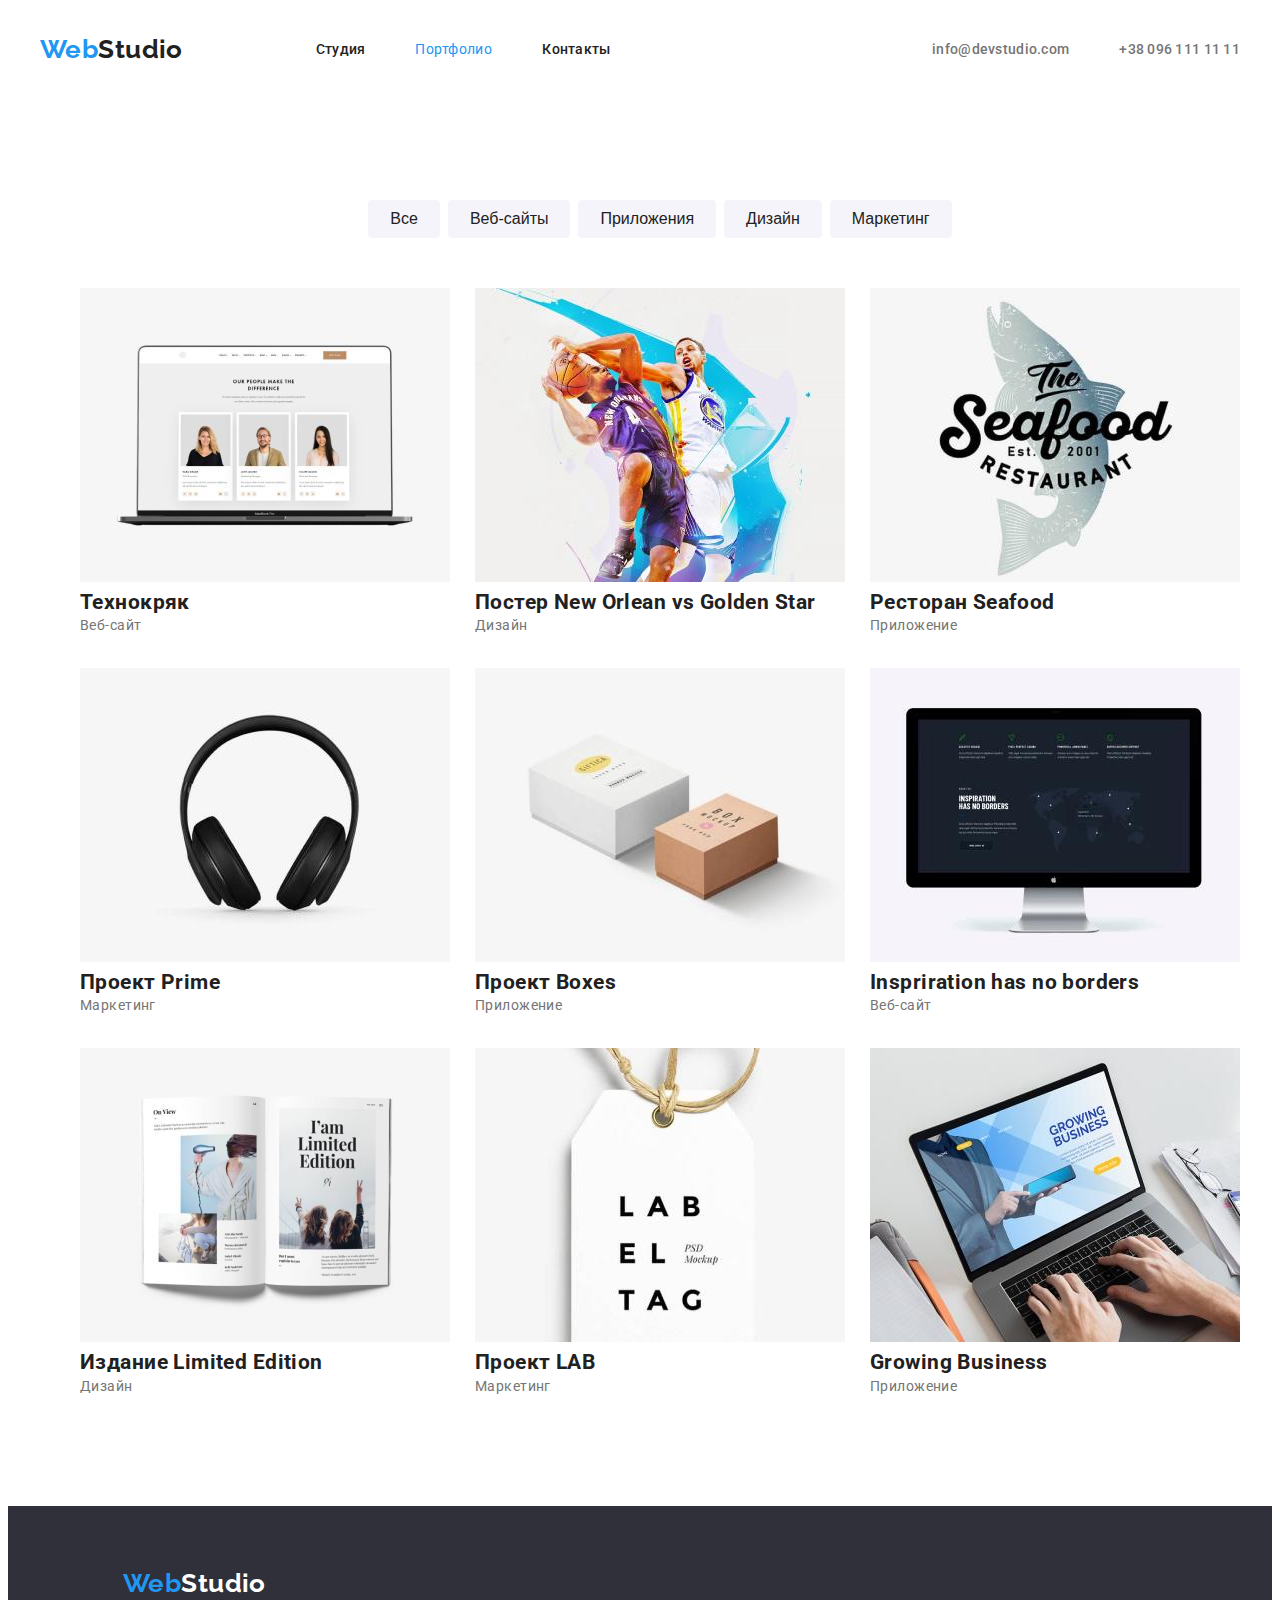
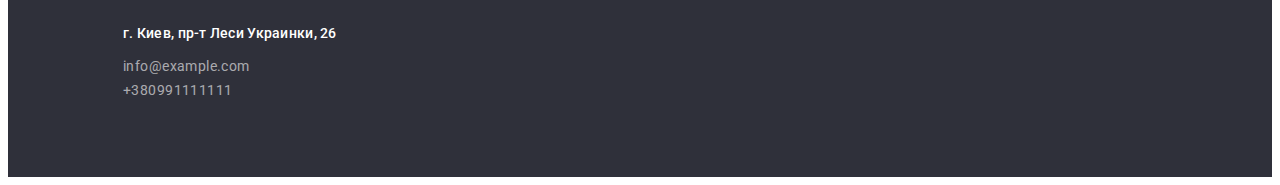
==== portfolio.html @ 50838c11 "H/w" ====
<!DOCTYPE html>
<html lang="ru">
  <head>
    <meta charset="UTF-8" />
    <meta http-equiv="X-UA-Compatible" content="IE=edge" />
    <meta name="viewport" content="width=device-width, initial-scale=1.0" />
    <link rel="preconnect" href="https://fonts.googleapis.com">
    <link rel="preconnect" href="https://fonts.gstatic.com" crossorigin>
    <link href="https://fonts.googleapis.com/css2?family=Raleway:wght@700&family=Roboto:wght@400;500;700;900&display=swap"
        rel="stylesheet">
    <title>Portfolio</title>
    <link rel="stylesheet" href="./css/styles.css">
  </head>

  <body class="page-p">
    <header class="header-portfolio">
        <div class="container-header container">
            <a class="logo-link" 
            href="./index.html">Web<span class="logo-d">Studio</span></a>
            <nav class="nav">
                <ul class="nav-list">
                    <li class="nav-item">
                        <a  class="nav-link-st"
                            href="./index.html">Студия</a>
                    </li>
                    <li class="nav-item">
                        <a  class="nav-link-p"
                            href="./portfolio.html">Портфолио</a>
                    </li>
                    <li class="nav-item">
                        <a  class="nav-link-k" 
                            href="Контакты">Контакты</a>
                    </li>
                </ul>
            </nav>
            <ul class="cont-list">
                <li class="cont-item">
                    <a  class="cont-link" 
                        href="mailto:info@devstudio.com">info@devstudio.com</a>
                </li>
                <li class="cont-item">
                    <a  class="cont-link" 
                        href="tel:+380961111111">+38 096 111 11 11</a>
                </li>
            </ul>
        </div>
    </header> 

    <main>
        <section class="section"><!--Список кнопок-->
            <div class="container portfolio">
                <h1 class="visually-hidden">Portfolio</h1>
                <ul class="botton-list">
                    <li class="botton-item"><button class="filter-button" type="button">Все</button></li>
                    <li class="botton-item"><button class="filter-button" type="button">Веб-сайты</button></li>
                    <li class="botton-item"><button class="filter-button" type="button">Приложения</button></li>
                    <li class="botton-item"><button class="filter-button" type="button">Дизайн</button></li>
                    <li class="botton-item"><button class="filter-button" type="button">Маркетинг</button></li>
                </ul>
                <ul class="portfolio-list">
                    <li class="portfolio-item">
                        <img src="img/portfolio/p.1.jpg"
                        width="370"
                        height="294"
                        alt="экран ноутбука"/>
                        <div class="portfolio-tumba">
                            <h2 class="portfolio-title">Технокряк</h2>
                            <p>Веб-сайт</p></div>
                    </li>
                    <li class="portfolio-item">
                        <img src="img/portfolio/p.2.jpg"
                        width="370"
                        height="294"
                        alt="два баскетболиста"/>
                        <div class="portfolio-tumba">
                            <h2 class="portfolio-title">Постер New Orlean vs Golden Star</h2>
                            <p>Дизайн</p>
                        </div>
                    </li>
                    <li class="portfolio-item">
                        <img src="img/portfolio/p.3.jpg"
                        width="370"
                        height="294"
                        alt="логотип ресторана"/>
                        <div class="portfolio-tumba">
                            <h2 class="portfolio-title">Ресторан Seafood</h2>
                            <p>Приложение</p>
                        </div>
                    </li>
                    <li class="portfolio-item">
                        <img src="img/portfolio/p.4.jpg"
                        width="370"
                        height="294"
                        alt="наушники"/>
                        <div class="portfolio-tumba">
                            <h2 class="portfolio-title">Проект Prime</h2>
                            <p>Маркетинг</p></div>
                    </li>
                    <li class="portfolio-item">
                        <img src="img/portfolio/p.5.jpg"
                        width="370"
                        height="294"
                        alt="коробки"/>
                        <div class="portfolio-tumba">
                            <h2 class="portfolio-title">Проект Boxes</h2>
                            <p>Приложение</p>
                        </div>
                    </li>
                    <li class="portfolio-item">
                        <img src="img/portfolio/p.6.jpg"
                        width="370"
                        height="294"
                        alt="монитор компютера"/>
                        <div class="portfolio-tumba">
                            <h2 class="portfolio-title">Inspriration has no borders</h2>
                            <p>Веб-сайт</p>
                        </div>
                    </li>
                    <li class="portfolio-item">
                        <img src="img/portfolio/p.7.jpg"
                        width="370"
                        height="294"
                        alt="открытая книга"/>
                        <div class="portfolio-tumba">
                            <h2 class="portfolio-title">Издание Limited Edition</h2>
                            <p>Дизайн</p>
                        </div>
                    </li>
                    <li class="portfolio-item">
                        <img src="img/portfolio/p.8.jpg"
                        width="370"
                        height="294"
                        alt="бирка"/>
                        <div class="portfolio-tumba">
                            <h2 class="portfolio-title">Проект LAB</h2>
                            <p>Маркетинг</p>
                        </div>
                    </li>
                    <li class="portfolio-item">
                        <img src="img/portfolio/p.9.jpg"
                        width="370"
                        height="294"
                        alt="работа за ноутбуком"/>
                        <div class="portfolio-tumba">
                            <h2 class="portfolio-title">Growing Business</h2>
                            <p>Приложение</p></div>
                    </li>
                </ul>

            </div>
    </main>
      


    <footer class="section-f">
        <div class="container footer">
            <a class="logo-link-f" href="/index.html">Web<span class="logo-white">Studio</span></a>
            <address class="address">
                <ul class="nav-list-f">
                    <li class="nav-item-f"><a class="cont-link-fa" href="">г. Киев, пр-т Леси Украинки, 26</a></li>
                    <li class="nav-item-f"><a class="cont-link-f" href="mailto:info@example.com">info@example.com</a></li>
                    <li class="nav-item-f"><a class="cont-link-f" href="tel:+380991111111">+380991111111</a></li>
                </ul>
        </div>
    </footer>
      
    </body>
  </html>
---- css/styles.css ----
/* цвет основного текста #757575*/
/* цвет вторичного текста #212121*/
/* белый FFFFFF*/
/* акцент #2196F3 - #000000*/
/* Вторичный цвет фона #2F303A */
/* Вторичный цвет фона# F5F4FA */

:root {
    --primary-text-color: #757575;
    --title-text-color: #212121;
    --white-text-color: #fff;
    --accent-text-color: #2196f3
}
.page-s,
.page-p {
    font-family: Roboto, sans-serif;
    font-size: 14px;
    line-height: 1.71;
    letter-spacing: 0.03em;
    background-color: #fff;
    color: var(--primary-text-color);
}
.visually-hidden {
    position: absolute;
    clip: rect(0 0 0 0);
    width: 1px;
    height: 1px;
    margin: -1px;
  }
address {
    font-style: normal;
  }
h1,
h2,
h3,
p {
  padding: 0;
  margin: 0;
}
ul {
    list-style: none;
}
h2 {
    font-weight: 700;
    line-height: 1.16;
    color: var(--title-text-color);
  }
  a {
    text-decoration: none;
  }
  img {
    max-width: 100%;
    height: auto;
  }
/* header */
.header {
    border-bottom-width: 1px;
    border-bottom-style: solid;
    border-bottom-color: #ececec;
  }
.container-header {
    display: flex;
    align-items: center;
}
.nav {
    margin-left: 93px;
}
.nav-list {
    display: flex;
}
.nav-item:not(:last-child) {
    margin-right: 50px;
}

.logo-link,
.logo-d,
.logo-white,
.logo-link-f {
    font-family: Raleway;
    font-weight: 700;
    font-size: 26px;
    line-height: 1.38;
}
.logo-link {
    color: var(--accent-text-color);
    margin: 24px 0;
}
.logo-d {
    color: var(--title-text-color);
}
.nav-link-s,
.nav-link-ps,
.nav-link-k,
.nav-link-st {
    text-decoration: none; 
    font-weight: 500;
    font-size: 14px;
    line-height: 1.14;
    letter-spacing: 0.02em;
    color: var(--title-text-color);
}

.nav-link-s,
.nav-link-p {
    color: var(--accent-text-color);
}
.nav-link-s:hover,
.nav-link-s:focus,
.nav-link-ps:hover,
.nav-link-ps:focus,
.nav-link-k:hover,
.nav-link-k:focus,
.nav-link-st:hover,
.nav-link-st:focus {
    color: var(--accent-text-color);
}
.cont-list {
    display: flex;
    margin-left: auto;
}
.cont-item:not(:last-child) {
    margin-right: 50px;
}
.cont-link,
.cont-link {
    font-weight: 500;
    line-height: 1.14;
    letter-spacing: 0.02em;
    color: var(--primary-text-color);
}

.cont-link:hover,
.cont-link:focus
 {
    color: var(--accent-text-color);
}
/* hero */
.hero {
    background-color: #2f303a;
    padding: 200px 0;
  }
  

.hero-title {
    font-weight: 900;
    font-size: 44px;
    line-height: 1.36;
    letter-spacing: 0.06em;
    text-transform: uppercase;
    width: 696px;
    margin: 0 auto;
    text-align: center;
    color: #fff;
    padding-bottom: 30px;
}
.button {
    font-weight: 700;
    font-size: 16px;
    line-height: 1.87;
    align-items: center;
    text-align: center;
    letter-spacing: 0.06em;
    cursor: pointer;
    min-width: 200px;
    margin: 0 auto;
    margin-top: 30px;
    padding: 10px 29px;
    display: block;
    padding: 10px 32px;
    box-shadow: 0px 4px 4px rgba(0, 0, 0, 0.15);
    border: none;
    border-radius: 4px;
    color: #fff;
    background-color: var(--accent-text-color);
}
/* section-pecul */
.container {
    width: 1200px;
    padding: 0 15px;
    margin: 0 auto;
}
.pecul-list {
    display: flex;
}
.pecul-title {
    text-transform: uppercase;
    color: var(--title-text-color);
  }
  .pecul-item:not(:last-child) {
    margin-right: 30px;
  }
.pecul-title{
    box-sizing: content-box;
    margin-bottom: 10px;
}
.feature-title {
    text-align: center;
    margin-bottom: 50px;
    font-size: 36px;
}
.feature {
    display: flex;
    padding-bottom: 94px;
}
.feature-item:not(:last-child) {
    margin-right: 30px;
}
.section,
.section-team {
    padding-top: 94px;
    padding-bottom: 94px;
}
.section-title {
    text-align: center;
    margin-bottom: 50px;
    font-size: 36px;
}
.section-team {
    background: #f5f4fa;
  }
.team-list {
    display: flex;
}
.team-title {
    color: var(--title-text-color);
}
.team-item:not(:last-child) {
    margin-right: 30px;
}
.tumba {
    padding: 30px 0;
}
.team-item {
    background-color: #ffffff;
    border-radius: 4px;
    box-shadow: 0px 3px 1px rgba(0, 0, 0, 0.1), 0px 1px 2px rgba(0, 0, 0, 0.08),
      0px 2px 2px rgba(0, 0, 0, 0.12);
    text-align: center;
}
/* footer */
.logo-link-f {
    color: var(--accent-text-color);
}
.logo-white {
    color: var(--white-text-color);
}
.cont-link-fa {
    text-decoration: none;  
    font-weight: 500;
    line-height: 1.14;
    letter-spacing: 0.02em;
    text-decoration: none;
    color: var(--white-text-color); 
}
.cont-link-fa:focus,
.cont-link-fa:hover {
color: var(--accent-text-color);
}
.cont-link-f {
    font-weight: 400;
    line-height: 1.71;
    color: rgba(255, 255, 255, 0.6);
  }
  .cont-link-f:focus,
  .cont-link-f:hover {
      color: var(--accent-text-color);
  }

  
.section-f {
    background-color: #2F303A;
    padding: 60px;
}
.logo-link-f {
    padding-left: 40px;
}
.address {
    margin-top: 20px;
  }
.nav-item-f:not(:last-child) {
    margin-top: 9px;
}
/* portfolio */
.filter-button {
    font-weight: 500;
    font-size: 16px;
    line-height: 1.62;
    text-align: center;
    border: none;
    margin: 0;
    border-radius: 4px;
    padding: 6px 22px;
    cursor: pointer;
    background: #f5f4fa;
    color: var(--title-text-color);
}
.botton-list {
    justify-content: center;
    display: flex;
  }
  .botton-item:not(:last-child) {
      margin-right: 8px;
  }
.filter-button:hover,
.filter-button:focus {
    color: var(--white-text-color);
    background: var(--accent-text-color);
    box-shadow: 0px 3px 1px rgba(0,0,0,0.1), 0px 1px 2px rgba(0, 0, 0, 0.08), 0px 2px 2px rgba(0, 0, 0, 0.12);
    border-radius: 4px;
}
.portfolio-titel {
    font-weight: 700;
    font-size: 18px;
    line-height: 2;
    letter-spacing: 0.06em;
  }
.portfolio-list {
    margin-top: 50px;
    display: flex;
    flex-wrap: wrap;
    align-items: center;
    justify-content: space-between;
  }
  .portfolio-item:nth-child(-n + 6) {
    margin-bottom: 30px;
  }
  .portfolio-titel {
    margin-bottom: 4px;
  }
.tumba-portfolio {
    margin-top: -5px;
    padding: 20px 24px;
    border-right: 1px solid #eeeeee;
    border-bottom: 1px solid #eeeeee;
    border-left: 1px solid #eeeeee;
    background: #ffffff;
  }
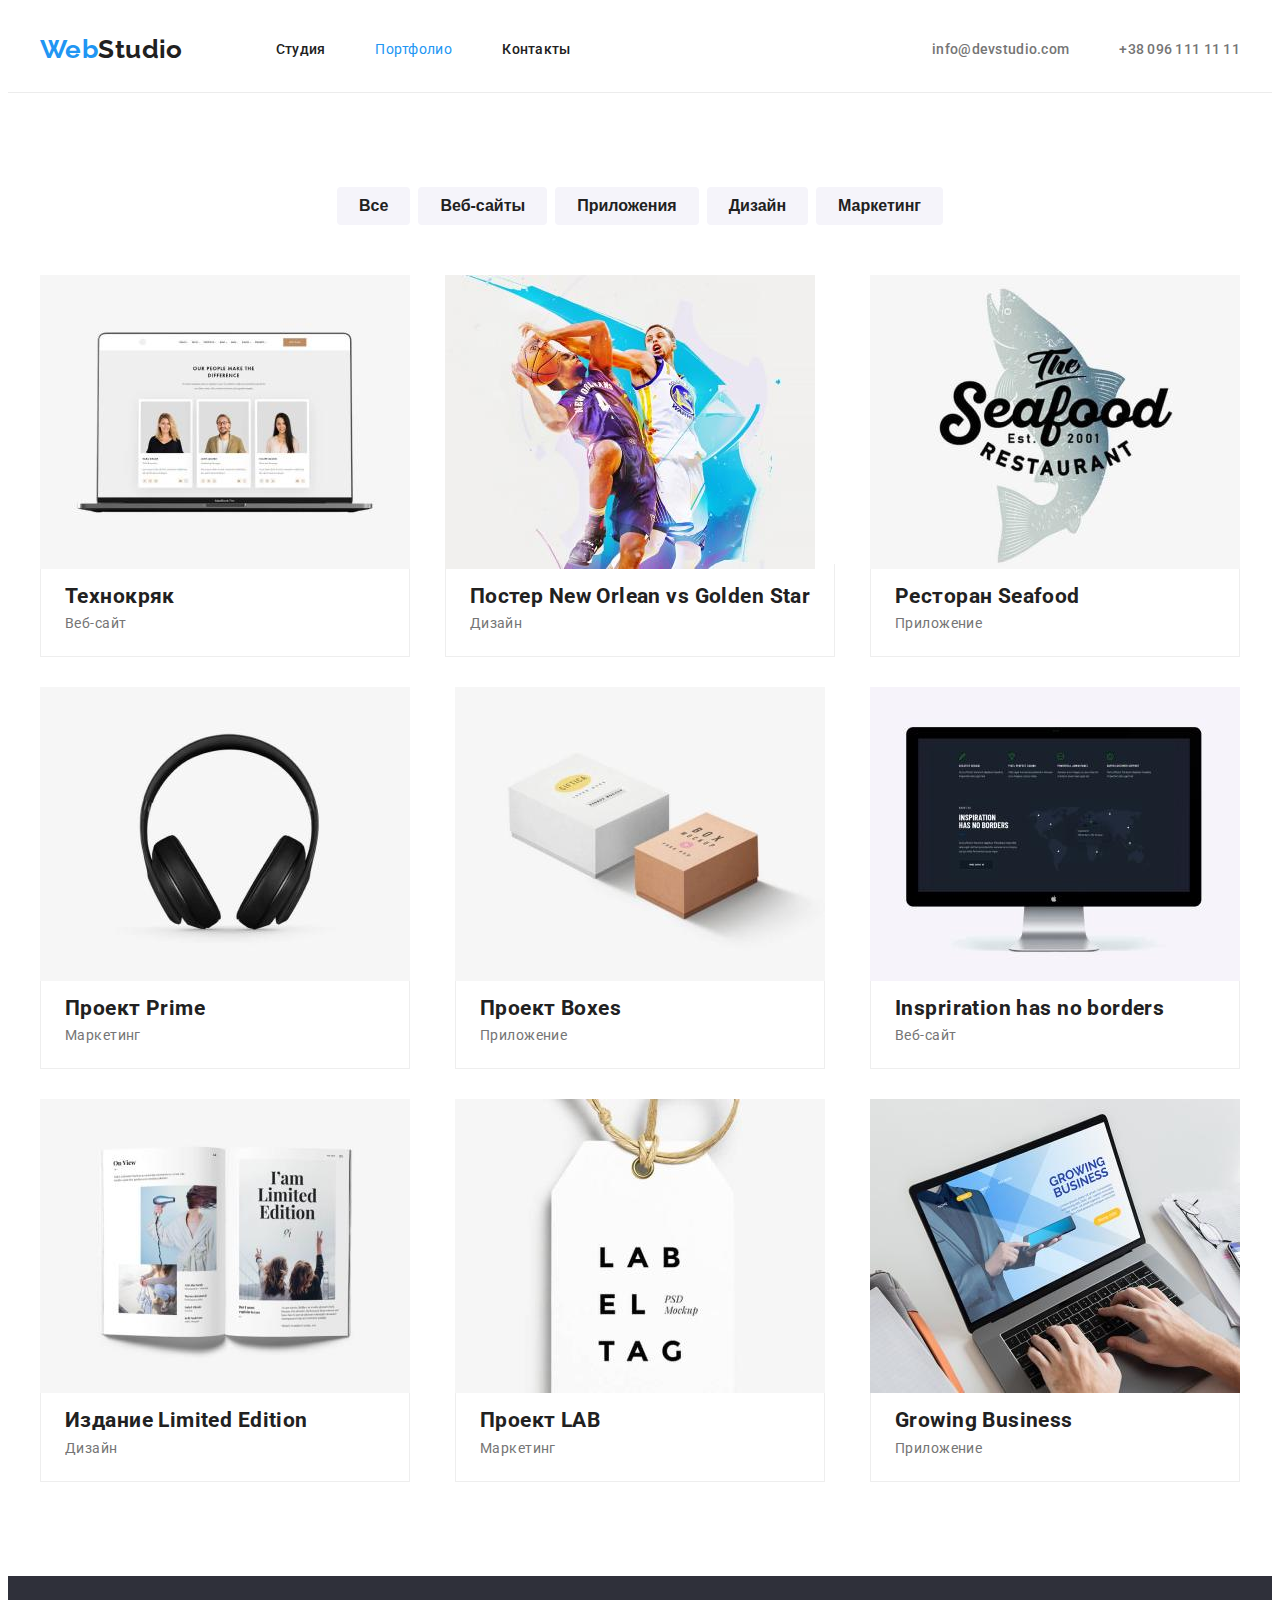
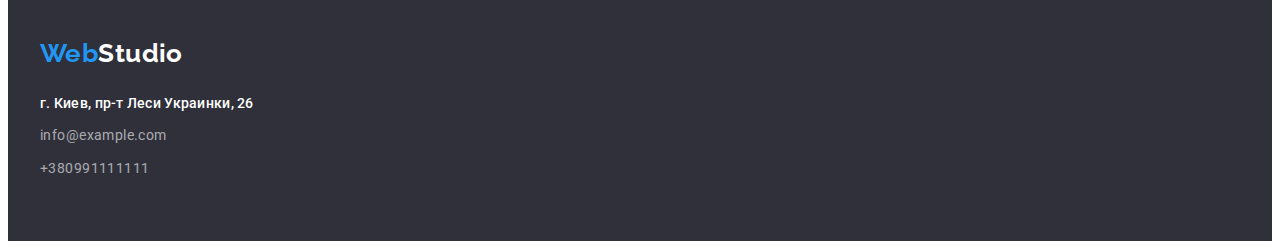
==== commit 2fba349b: "H/w" ====
--- a/portfolio.html
+++ b/portfolio.html
@@ -12,8 +12,8 @@
     <link rel="stylesheet" href="./css/styles.css">
   </head>
 
-  <body class="page-p">
-    <header class="header-portfolio">
+  <body>
+    <header class="header">
         <div class="container-header container">
             <a class="logo-link" 
             href="./index.html">Web<span class="logo-d">Studio</span></a>
@@ -48,7 +48,7 @@
 
     <main>
         <section class="section"><!--Список кнопок-->
-            <div class="container portfolio">
+            <div class="container">
                 <h1 class="visually-hidden">Portfolio</h1>
                 <ul class="botton-list">
                     <li class="botton-item"><button class="filter-button" type="button">Все</button></li>
--- a/css/styles.css
+++ b/css/styles.css
@@ -11,8 +11,7 @@
     --white-text-color: #fff;
     --accent-text-color: #2196f3
 }
-.page-s,
-.page-p {
+body {
     font-family: Roboto, sans-serif;
     font-size: 14px;
     line-height: 1.71;
@@ -29,6 +28,7 @@
   }
 address {
     font-style: normal;
+    margin-top: 20px;
   }
 h1,
 h2,
@@ -38,6 +38,8 @@
   margin: 0;
 }
 ul {
+    margin: 0;
+    padding: 0;
     list-style: none;
 }
 h2 {
@@ -51,6 +53,7 @@
   img {
     max-width: 100%;
     height: auto;
+    display: block;
   }
 /* header */
 .header {
@@ -151,7 +154,6 @@
     margin: 0 auto;
     text-align: center;
     color: #fff;
-    padding-bottom: 30px;
 }
 .button {
     font-weight: 700;
@@ -176,7 +178,7 @@
 /* section-pecul */
 .container {
     width: 1200px;
-    padding: 0 15px;
+    padding: 0;
     margin: 0 auto;
 }
 .pecul-list {
@@ -200,16 +202,17 @@
 }
 .feature {
     display: flex;
-    padding-bottom: 94px;
 }
 .feature-item:not(:last-child) {
     margin-right: 30px;
 }
-.section,
-.section-team {
+.section {
     padding-top: 94px;
     padding-bottom: 94px;
 }
+.section-feature {
+    padding-top: 0;
+}
 .section-title {
     text-align: center;
     margin-bottom: 50px;
@@ -222,6 +225,7 @@
     display: flex;
 }
 .team-title {
+    margin-bottom: 10px;
     color: var(--title-text-color);
 }
 .team-item:not(:last-child) {
@@ -267,22 +271,17 @@
   }
 
   
-.section-f {
+footer {
     background-color: #2F303A;
-    padding: 60px;
-}
-.logo-link-f {
-    padding-left: 40px;
-}
-.address {
-    margin-top: 20px;
-  }
-.nav-item-f:not(:last-child) {
+    padding: 60px 0;
+}
+.nav-item-f:not(:first-child) {
     margin-top: 9px;
 }
 /* portfolio */
+
 .filter-button {
-    font-weight: 500;
+    font-weight: bold;
     font-size: 16px;
     line-height: 1.62;
     text-align: center;
@@ -308,11 +307,15 @@
     box-shadow: 0px 3px 1px rgba(0,0,0,0.1), 0px 1px 2px rgba(0, 0, 0, 0.08), 0px 2px 2px rgba(0, 0, 0, 0.12);
     border-radius: 4px;
 }
+.portfolio-title{
+    margin-bottom: 4px;
+}
 .portfolio-titel {
     font-weight: 700;
     font-size: 18px;
     line-height: 2;
     letter-spacing: 0.06em;
+    padding-bottom: 36px;
   }
 .portfolio-list {
     margin-top: 50px;
@@ -327,7 +330,7 @@
   .portfolio-titel {
     margin-bottom: 4px;
   }
-.tumba-portfolio {
+.portfolio-tumba {
     margin-top: -5px;
     padding: 20px 24px;
     border-right: 1px solid #eeeeee;
